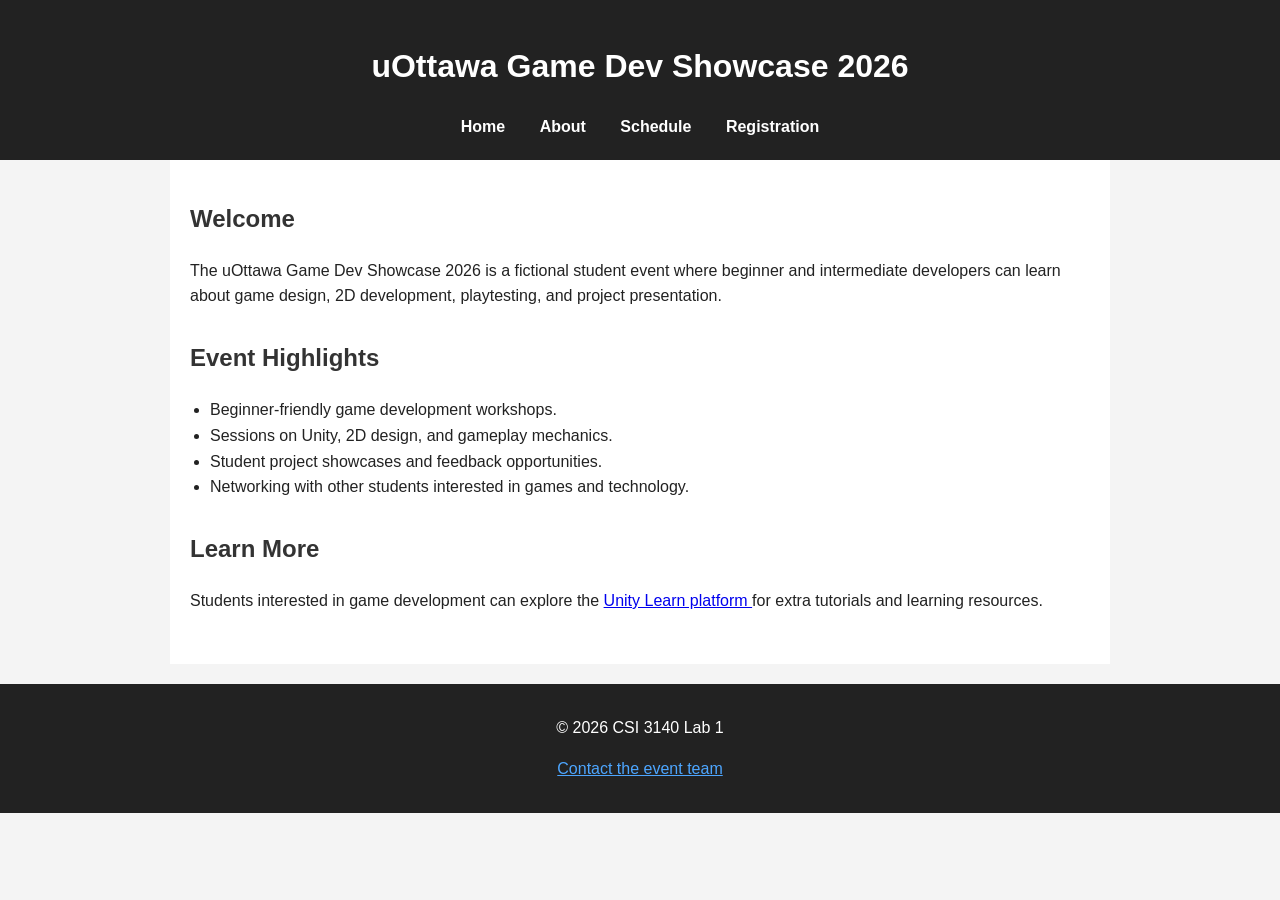
==== index.html @ 7da1fbe0 "init website" ====
<!DOCTYPE html>
<html lang="en">
<head>
  <meta charset="UTF-8">
  <meta name="viewport" content="width=device-width, initial-scale=1.0">
  <title>Home - uOttawa Game Dev Showcase 2026</title>
  <link rel="stylesheet" href="css/styles.css">
</head>

<body>
  <header>
    <h1>uOttawa Game Dev Showcase 2026</h1>

    <nav aria-label="Main navigation">
      <a href="index.html">Home</a>
      <a href="about.html">About</a>
      <a href="schedule.html">Schedule</a>
      <a href="registration.html">Registration</a>
    </nav>
  </header>

  <main>
    <section>
      <h2>Welcome</h2>
      <p>
        The uOttawa Game Dev Showcase 2026 is a fictional student event where beginner and intermediate
        developers can learn about game design, 2D development, playtesting, and project presentation.
      </p>
    </section>

    <section>
      <h2>Event Highlights</h2>
      <ul>
        <li>Beginner-friendly game development workshops.</li>
        <li>Sessions on Unity, 2D design, and gameplay mechanics.</li>
        <li>Student project showcases and feedback opportunities.</li>
        <li>Networking with other students interested in games and technology.</li>
      </ul>
    </section>

    <section>
      <h2>Learn More</h2>
      <p>
        Students interested in game development can explore the
        <a href="https://unity.com/learn" target="_blank" rel="noopener noreferrer">
          Unity Learn platform
        </a>
        for extra tutorials and learning resources.
      </p>
    </section>
  </main>

  <footer>
    <p>&copy; 2026 CSI 3140 Lab 1</p>
    <p><a href="mailto:gamedevshowcase@example.com">Contact the event team</a></p>
  </footer>
</body>
</html>
---- css/styles.css ----
/* ========== General Page Styles ========== */

body {
    font-family: Arial, sans-serif;
    margin: 0;
    background-color: #f4f4f4;
    color: #222;
    line-height: 1.6;
}

main {
    max-width: 900px;
    margin: auto;
    padding: 20px;
    background-color: white;
}

section {
    margin-bottom: 30px;
}


/* ========== Header and Navigation ========== */

header {
    background-color: #222;
    color: white;
    padding: 20px;
    text-align: center;
}

h1 {
    color: white;
}

h2 {
    color: #333;
}

nav {
    margin-top: 10px;
}

nav a {
    color: white;
    text-decoration: none;
    margin: 0 15px;
    font-weight: bold;
}

nav a:hover {
    text-decoration: underline;
}


/* ========== Lists and Images ========== */

ul,
ol {
    padding-left: 20px;
}

img {
    max-width: 100%;
    height: auto;
    display: block;
    margin-top: 15px;
    border-radius: 8px;
}


/* ========== Table Styles ========== */

table {
    width: 100%;
    border-collapse: collapse;
    margin-top: 15px;
}

caption {
    font-weight: bold;
    margin-bottom: 10px;
}

th,
td {
    border: 1px solid #ccc;
    padding: 10px;
    text-align: left;
}

thead {
    background-color: #eeeeee;
}


/* ========== Form Styles ========== */

form {
    max-width: 700px;
}

fieldset {
    margin-bottom: 20px;
    padding: 15px;
    border: 1px solid #ccc;
}

legend {
    font-weight: bold;
}

label {
    font-weight: bold;
}

input,
select,
textarea {
    width: 100%;
    padding: 8px;
    margin-top: 5px;
    margin-bottom: 15px;
    box-sizing: border-box;
}

/* Radio and checkbox alignment */

input[type="radio"],
input[type="checkbox"] {
    width: auto;
    margin-right: 8px;
    margin-bottom: 10px;
}

input[type="radio"] + label,
input[type="checkbox"] + label {
    display: inline;
    font-weight: normal;
}

input,
select,
textarea {
    width: 100%;
    padding: 8px;
    margin-top: 5px;
    box-sizing: border-box;
}

input[type="radio"],
input[type="checkbox"] {
    width: auto;
    margin-right: 5px;
}

button {
    padding: 10px 15px;
    font-weight: bold;
    cursor: pointer;
}


/* ========== Footer ========== */

footer {
    background-color: #222;
    color: white;
    text-align: center;
    padding: 15px;
    margin-top: 20px;
}

footer a {
    color: #4da6ff;
}
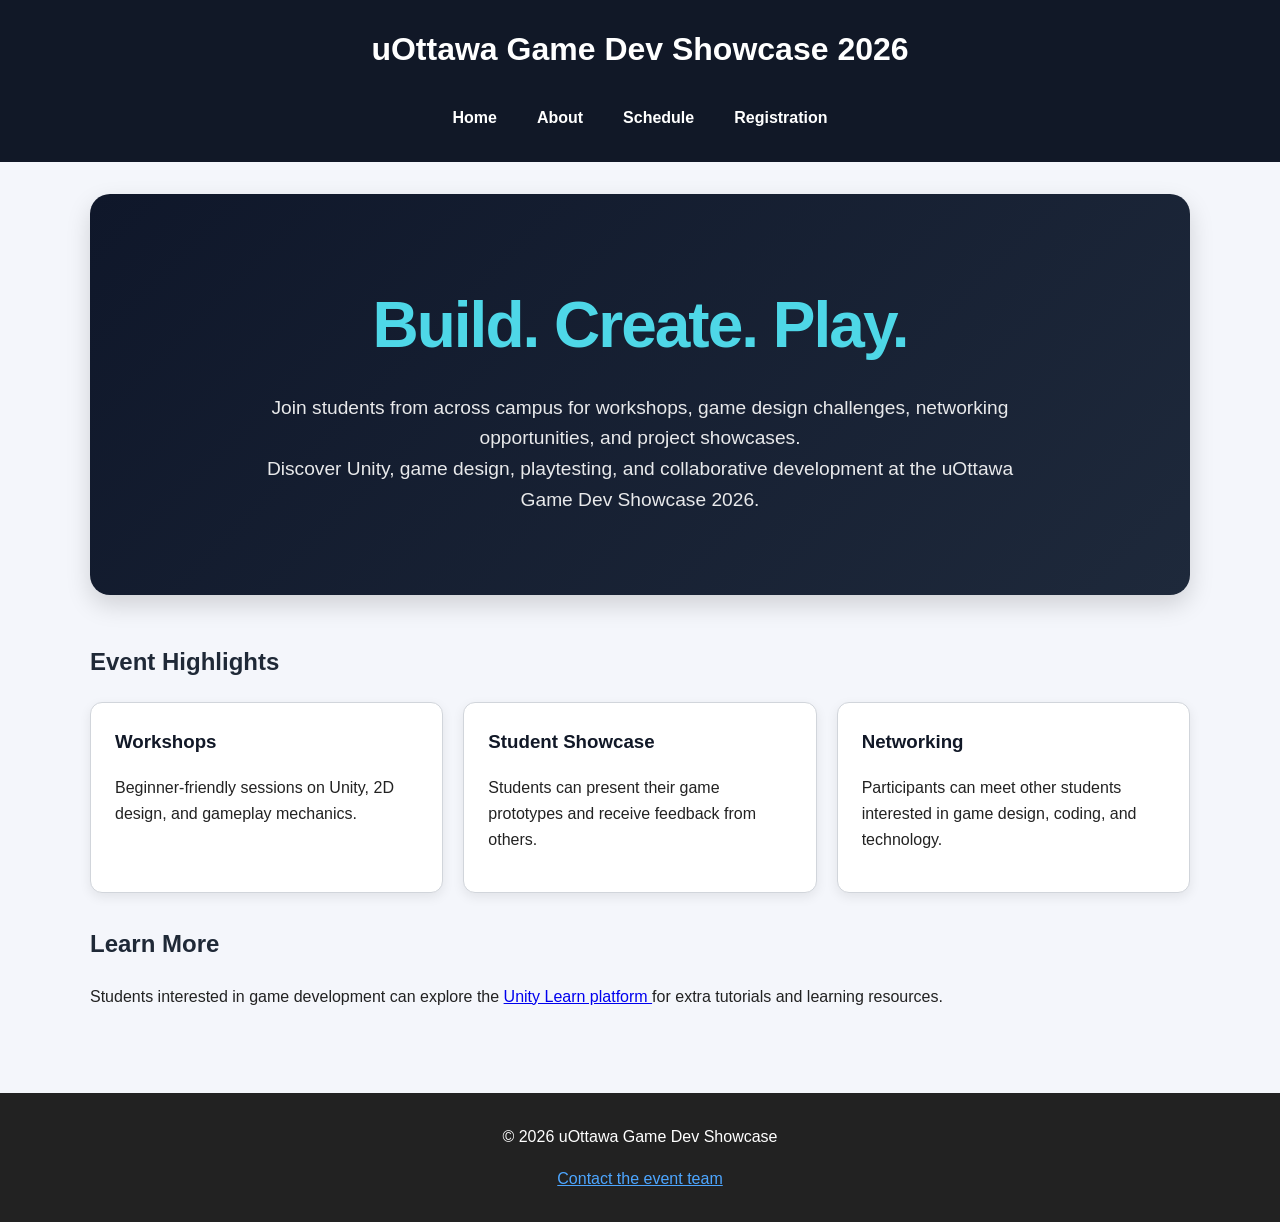
==== commit cc758150: "lab 2 finished" ====
--- a/index.html
+++ b/index.html
@@ -8,34 +8,53 @@
 </head>
 
 <body>
-  <header>
-    <h1>uOttawa Game Dev Showcase 2026</h1>
+  <header class="site-header">
+    <div class="container header-content">
+      <h1>uOttawa Game Dev Showcase 2026</h1>
 
-    <nav aria-label="Main navigation">
-      <a href="index.html">Home</a>
-      <a href="about.html">About</a>
-      <a href="schedule.html">Schedule</a>
-      <a href="registration.html">Registration</a>
-    </nav>
+      <nav class="main-nav" aria-label="Main navigation">
+        <a href="index.html">Home</a>
+        <a href="about.html">About</a>
+        <a href="schedule.html">Schedule</a>
+        <a href="registration.html">Registration</a>
+      </nav>
+    </div>
   </header>
 
-  <main>
-    <section>
-      <h2>Welcome</h2>
-      <p>
-        The uOttawa Game Dev Showcase 2026 is a fictional student event where beginner and intermediate
-        developers can learn about game design, 2D development, playtesting, and project presentation.
-      </p>
+  <main class="container">
+    <section class="hero">
+        <h2>Build. Create. Play.</h2>
+
+        <p>
+            Join students from across campus for workshops, game design challenges,
+            networking opportunities, and project showcases.
+        </p>
+
+        <p>
+            Discover Unity, game design, playtesting, and collaborative development
+            at the uOttawa Game Dev Showcase 2026.
+        </p>
     </section>
 
     <section>
       <h2>Event Highlights</h2>
-      <ul>
-        <li>Beginner-friendly game development workshops.</li>
-        <li>Sessions on Unity, 2D design, and gameplay mechanics.</li>
-        <li>Student project showcases and feedback opportunities.</li>
-        <li>Networking with other students interested in games and technology.</li>
-      </ul>
+
+      <div class="card-grid">
+        <article class="card">
+          <h3>Workshops</h3>
+          <p>Beginner-friendly sessions on Unity, 2D design, and gameplay mechanics.</p>
+        </article>
+
+        <article class="card">
+          <h3>Student Showcase</h3>
+          <p>Students can present their game prototypes and receive feedback from others.</p>
+        </article>
+
+        <article class="card">
+          <h3>Networking</h3>
+          <p>Participants can meet other students interested in game design, coding, and technology.</p>
+        </article>
+      </div>
     </section>
 
     <section>
@@ -51,7 +70,7 @@
   </main>
 
   <footer>
-    <p>&copy; 2026 CSI 3140 Lab 1</p>
+    <p>&copy; 2026 uOttawa Game Dev Showcase</p>
     <p><a href="mailto:gamedevshowcase@example.com">Contact the event team</a></p>
   </footer>
 </body>
--- a/css/styles.css
+++ b/css/styles.css
@@ -1,32 +1,33 @@
-/* ========== General Page Styles ========== */
+/* ========== Global Styles ========== */
+
+* {
+    box-sizing: border-box;
+}
 
 body {
-    font-family: Arial, sans-serif;
+    font-family: Arial, Helvetica, sans-serif;
     margin: 0;
-    background-color: #f4f4f4;
+    background-color: #f4f6fb;
     color: #222;
     line-height: 1.6;
 }
 
+.container {
+    width: min(100% - 2rem, 1100px);
+    margin: 0 auto;
+}
+
 main {
-    max-width: 900px;
-    margin: auto;
-    padding: 20px;
-    background-color: white;
+    padding: 2rem 0;
 }
 
 section {
-    margin-bottom: 30px;
-}
-
-
-/* ========== Header and Navigation ========== */
-
-header {
-    background-color: #222;
-    color: white;
-    padding: 20px;
-    text-align: center;
+    margin-bottom: 2rem;
+}
+
+h1,
+h2 {
+    margin-top: 0;
 }
 
 h1 {
@@ -34,25 +35,207 @@
 }
 
 h2 {
-    color: #333;
-}
-
-nav {
-    margin-top: 10px;
-}
-
-nav a {
+    color: #1f2937;
+}
+
+/* ========== Cards and Grid Layout ========== */
+
+.card-grid {
+    display: grid;
+    grid-template-columns: repeat(auto-fit, minmax(240px, 1fr));
+    gap: 1.25rem;
+}
+
+.card {
+    background-color: white;
+    padding: 1.5rem;
+    border: 1px solid #d1d5db;
+    border-radius: 12px;
+    box-shadow: 0 4px 12px rgba(0, 0, 0, 0.08);
+}
+
+.card h3 {
+    margin-top: 0;
+    color: #111827;
+}
+
+.card,
+.schedule-card {
+    transition: transform 0.2s ease, box-shadow 0.2s ease;
+}
+
+.card:hover,
+.schedule-card:hover {
+    transform: translateY(-4px);
+    box-shadow: 0 8px 18px rgba(0,0,0,0.12);
+}
+
+/* ========== Schedule Grid ========== */
+
+.schedule-grid {
+    display: grid;
+    grid-template-columns: repeat(auto-fit, minmax(220px, 1fr));
+    gap: 1rem;
+    margin: 1.5rem 0;
+}
+
+.schedule-card {
+    background-color: white;
+    padding: 1.25rem;
+    border-left: 5px solid #8f001a;
+    border-radius: 10px;
+    box-shadow: 0 4px 10px rgba(0, 0, 0, 0.08);
+}
+
+.schedule-card h3 {
+    margin-top: 0;
+    color: #8f001a;
+}
+
+/* ========== Feature Layout ========== */
+
+.feature-layout {
+    display: flex;
+    align-items: center;
+    gap: 2rem;
+    background-color: white;
+    padding: 1.5rem;
+    border: 1px solid #d1d5db;
+    border-radius: 12px;
+    box-shadow: 0 4px 12px rgba(0, 0, 0, 0.08);
+}
+
+.feature-layout img {
+    width: 45%;
+    max-width: 420px;
+    height: 280px;
+    object-fit: cover;
+    border-radius: 10px;
+}
+
+.feature-layout div {
+    flex: 1;
+}
+
+/* ========== Registration Form ========== */
+
+form {
+    max-width: 800px;
+    margin: 0 auto;
+}
+
+fieldset {
+    background-color: white;
+    border: 1px solid #d1d5db;
+    border-radius: 12px;
+    padding: 1.5rem;
+    margin-bottom: 1.5rem;
+    box-shadow: 0 4px 12px rgba(0, 0, 0, 0.08);
+}
+
+legend {
+    font-weight: bold;
+    color: #8f001a;
+    padding: 0 0.5rem;
+}
+
+input,
+select,
+textarea {
+    width: 100%;
+    padding: 0.75rem;
+    border: 1px solid #cbd5e1;
+    border-radius: 8px;
+    font-size: 1rem;
+}
+
+button {
+    background-color: #8f001a;
+    color: white;
+    border: none;
+    border-radius: 8px;
+    padding: 0.75rem 1.5rem;
+    font-size: 1rem;
+    font-weight: bold;
+}
+
+button:hover {
+    background-color: #6f0015;
+}
+
+/* ========== Responsive Design ========== */
+
+@media (max-width: 768px) {
+
+    .feature-layout {
+        flex-direction: column;
+        text-align: center;
+    }
+
+    .feature-layout img {
+        width: 100%;
+        max-width: 100%;
+        height: auto;
+    }
+
+    .main-nav {
+        flex-direction: column;
+    }
+
+    .card-grid {
+        grid-template-columns: 1fr;
+    }
+
+    main {
+        padding: 1rem;
+    }
+}
+
+/* ========== Accessibility Focus Styles ========== */
+
+a:focus,
+button:focus,
+input:focus,
+select:focus,
+textarea:focus {
+    outline: 3px solid #8f001a;
+    outline-offset: 2px;
+}
+
+/* ========== Header and Navigation ========== */
+
+.site-header {
+    background-color: #111827;
+    color: white;
+    padding: 1.5rem 0;
+}
+
+.header-content {
+    text-align: center;
+}
+
+.main-nav {
+    display: flex;
+    justify-content: center;
+    align-items: center;
+    gap: 1rem;
+    flex-wrap: wrap;
+    margin-top: 1rem;
+}
+
+.main-nav a {
     color: white;
     text-decoration: none;
-    margin: 0 15px;
-    font-weight: bold;
-}
-
-nav a:hover {
-    text-decoration: underline;
-}
-
-
+    font-weight: bold;
+    padding: 0.5rem 0.75rem;
+    border-radius: 6px;
+}
+
+.main-nav a:hover,
+.main-nav a:focus {
+    background-color: #374151;
+    outline: none;
+}
 /* ========== Lists and Images ========== */
 
 ul,
@@ -91,6 +274,36 @@
 
 thead {
     background-color: #eeeeee;
+}
+
+/* ========== Hero Section ========== */
+
+.hero {
+    text-align: center;
+    padding: 5rem 2rem;
+    background: linear-gradient(
+        135deg,
+        #0f172a,
+        #1e293b
+    );
+    color: rgb(255, 255, 255);
+    border-radius: 20px;
+    margin-bottom: 3rem;
+    box-shadow: 0 10px 25px rgba(0,0,0,0.15);
+}
+
+.hero h2 {
+    color: rgb(78, 215, 231);
+    font-size: 4rem;
+    margin-bottom: 1rem;
+    letter-spacing: -2px;
+}
+
+.hero p {
+    max-width: 800px;
+    margin: 0 auto;
+    font-size: 1.2rem;
+    opacity: 0.9;
 }
 
 
@@ -124,6 +337,36 @@
     box-sizing: border-box;
 }
 
+.form-section-title {
+    font-weight: bold;
+    margin-top: 1rem;
+    margin-bottom: 0.5rem;
+}
+
+.option-row {
+    display: flex;
+    flex-wrap: wrap;
+    gap: 1rem;
+    margin-bottom: 1.5rem;
+}
+
+.option-row label {
+    display: flex;
+    align-items: center;
+    gap: 0.4rem;
+    font-weight: normal;
+}
+
+.option-row input {
+    width: auto;
+    margin: 0;
+}
+
+.textarea-label {
+    display: block;
+    margin-bottom: 0.5rem;
+}
+
 /* Radio and checkbox alignment */
 
 input[type="radio"],
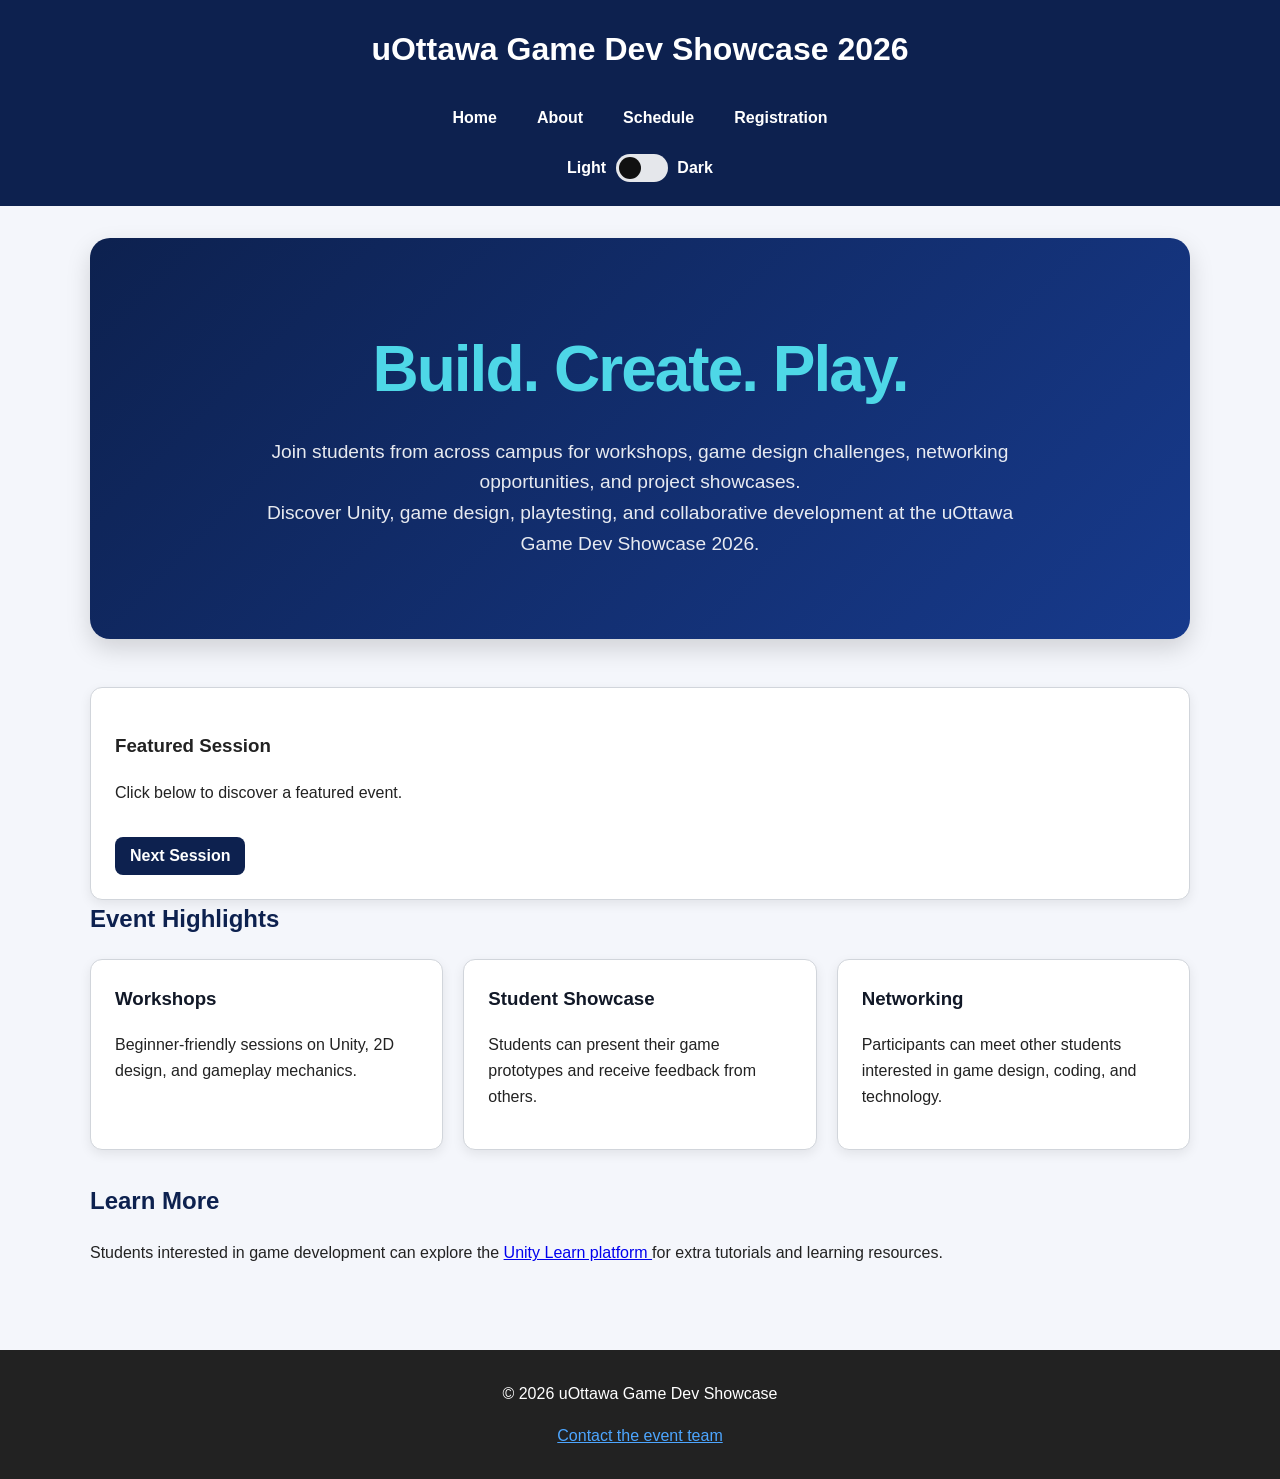
==== commit 29a46bd0: "lab 3 done" ====
--- a/index.html
+++ b/index.html
@@ -5,6 +5,7 @@
   <meta name="viewport" content="width=device-width, initial-scale=1.0">
   <title>Home - uOttawa Game Dev Showcase 2026</title>
   <link rel="stylesheet" href="css/styles.css">
+  <script src="js/script.js" defer></script>
 </head>
 
 <body>
@@ -18,6 +19,14 @@
         <a href="schedule.html">Schedule</a>
         <a href="registration.html">Registration</a>
       </nav>
+
+      <label class="theme-switch">
+          <span>Light</span>
+          <input type="checkbox" id="theme-toggle">
+          <span class="slider"></span>
+          <span>Dark</span>
+      </label>
+      
     </div>
   </header>
 
@@ -35,6 +44,18 @@
             at the uOttawa Game Dev Showcase 2026.
         </p>
     </section>
+
+    <div class="announcement-box">
+        <h3>Featured Session</h3>
+
+        <p id="announcement-text">
+            Click below to discover a featured event.
+        </p>
+
+        <button id="announcement-button">
+            Next Session
+        </button>
+    </div>
 
     <section>
       <h2>Event Highlights</h2>
--- a/css/styles.css
+++ b/css/styles.css
@@ -2,6 +2,11 @@
 
 * {
     box-sizing: border-box;
+}
+
+:root {
+    --primary-color: #0d214f;
+    --primary-hover: #173a8c;
 }
 
 body {
@@ -35,7 +40,7 @@
 }
 
 h2 {
-    color: #1f2937;
+    color: var(--primary-color);
 }
 
 /* ========== Cards and Grid Layout ========== */
@@ -82,14 +87,14 @@
 .schedule-card {
     background-color: white;
     padding: 1.25rem;
-    border-left: 5px solid #8f001a;
+    border-left: 5px solid var(--primary-color);
     border-radius: 10px;
     box-shadow: 0 4px 10px rgba(0, 0, 0, 0.08);
 }
 
 .schedule-card h3 {
     margin-top: 0;
-    color: #8f001a;
+    color: var(--primary-color);
 }
 
 /* ========== Feature Layout ========== */
@@ -119,48 +124,25 @@
 
 /* ========== Registration Form ========== */
 
-form {
-    max-width: 800px;
-    margin: 0 auto;
-}
-
-fieldset {
-    background-color: white;
-    border: 1px solid #d1d5db;
-    border-radius: 12px;
-    padding: 1.5rem;
-    margin-bottom: 1.5rem;
-    box-shadow: 0 4px 12px rgba(0, 0, 0, 0.08);
-}
-
 legend {
     font-weight: bold;
-    color: #8f001a;
+    color: var(--primary-color);
     padding: 0 0.5rem;
 }
 
-input,
-select,
-textarea {
-    width: 100%;
-    padding: 0.75rem;
-    border: 1px solid #cbd5e1;
-    border-radius: 8px;
-    font-size: 1rem;
-}
-
 button {
-    background-color: #8f001a;
+    background-color: var(--primary-color);
     color: white;
     border: none;
     border-radius: 8px;
-    padding: 0.75rem 1.5rem;
+    padding: 10px 15px;
     font-size: 1rem;
     font-weight: bold;
+    cursor: pointer;
 }
 
 button:hover {
-    background-color: #6f0015;
+    background-color: var(--primary-hover);
 }
 
 /* ========== Responsive Design ========== */
@@ -198,14 +180,14 @@
 input:focus,
 select:focus,
 textarea:focus {
-    outline: 3px solid #8f001a;
+    outline: 3px solid var(--primary-color);
     outline-offset: 2px;
 }
 
 /* ========== Header and Navigation ========== */
 
 .site-header {
-    background-color: #111827;
+    background-color: var(--primary-color);
     color: white;
     padding: 1.5rem 0;
 }
@@ -233,7 +215,7 @@
 
 .main-nav a:hover,
 .main-nav a:focus {
-    background-color: #374151;
+    background-color: var(--primary-hover);
     outline: none;
 }
 /* ========== Lists and Images ========== */
@@ -283,8 +265,8 @@
     padding: 5rem 2rem;
     background: linear-gradient(
         135deg,
-        #0f172a,
-        #1e293b
+        var(--primary-color),
+        var(--primary-hover)
     );
     color: rgb(255, 255, 255);
     border-radius: 20px;
@@ -311,16 +293,16 @@
 
 form {
     max-width: 700px;
+    margin: 0 auto;
 }
 
 fieldset {
     margin-bottom: 20px;
     padding: 15px;
     border: 1px solid #ccc;
-}
-
-legend {
-    font-weight: bold;
+    background-color: white;
+    border-radius: 12px;
+    box-shadow: 0 4px 12px rgba(0, 0, 0, 0.08);
 }
 
 label {
@@ -335,6 +317,9 @@
     margin-top: 5px;
     margin-bottom: 15px;
     box-sizing: border-box;
+    border: 1px solid #cbd5e1;
+    border-radius: 8px;
+    font-size: 1rem;
 }
 
 .form-section-title {
@@ -372,7 +357,7 @@
 input[type="radio"],
 input[type="checkbox"] {
     width: auto;
-    margin-right: 8px;
+    margin-right: 5px;
     margin-bottom: 10px;
 }
 
@@ -380,27 +365,6 @@
 input[type="checkbox"] + label {
     display: inline;
     font-weight: normal;
-}
-
-input,
-select,
-textarea {
-    width: 100%;
-    padding: 8px;
-    margin-top: 5px;
-    box-sizing: border-box;
-}
-
-input[type="radio"],
-input[type="checkbox"] {
-    width: auto;
-    margin-right: 5px;
-}
-
-button {
-    padding: 10px 15px;
-    font-weight: bold;
-    cursor: pointer;
 }
 
 
@@ -416,4 +380,249 @@
 
 footer a {
     color: #4da6ff;
+}
+
+/* ========== Annoucment Button ========== */
+
+.announcement-box {
+    background: white;
+    padding: 1.5rem;
+    margin-top: 2rem;
+    border-radius: 12px;
+    border: 1px solid #d1d5db;
+    box-shadow: 0 4px 12px rgba(0,0,0,0.08);
+}
+
+.announcement-box button {
+    margin-top: 1rem;
+}
+
+
+
+/* ========== Theme Switch ========== */
+
+.theme-switch {
+    display: inline-flex;
+    align-items: center;
+    gap: 0.6rem;
+    margin-top: 1rem;
+    font-weight: bold;
+    color: white;
+}
+
+.theme-switch input {
+    display: none;
+}
+
+.slider {
+    position: relative;
+    width: 52px;
+    height: 28px;
+    background-color: #e5e7eb;
+    border-radius: 999px;
+    cursor: pointer;
+}
+
+.slider::before {
+    content: "";
+    position: absolute;
+    width: 22px;
+    height: 22px;
+    left: 3px;
+    top: 3px;
+    background-color: #111;
+    border-radius: 50%;
+    transition: none;
+}
+
+.theme-ready .slider::before {
+    transition: transform 0.2s ease;
+}
+
+.theme-switch input:checked + .slider {
+    background-color: #dc2626;
+}
+
+.theme-switch input:checked + .slider::before {
+    transform: translateX(24px);
+}
+
+/* ========== Dark Mode: Black / Red Theme ========== */
+
+.dark-mode legend {
+    color: #f87171;
+    font-weight: bold;
+}
+
+.dark-mode {
+    background-color: #0b0b0b;
+    color: #f5f5f5;
+}
+
+.dark-mode .site-header {
+    background-color: #111111;
+    border-bottom: 3px solid #dc2626;
+}
+
+.dark-mode .main-nav a:hover,
+.dark-mode .main-nav a:focus {
+    background-color: #dc2626;
+}
+
+.dark-mode .hero {
+    background: linear-gradient(135deg, #111111, #3b0a0a);
+    box-shadow: 0 10px 25px rgba(220, 38, 38, 0.25);
+}
+
+.dark-mode .hero h2,
+.dark-mode h2,
+.dark-mode h3 {
+    color: #f87171;
+}
+
+.dark-mode .card,
+.dark-mode .schedule-card,
+.dark-mode .feature-layout,
+.dark-mode .announcement-box,
+.dark-mode fieldset,
+.dark-mode table,
+.dark-mode th,
+.dark-mode td {
+    background-color: #181818;
+    color: #f5f5f5;
+    border-color: #3f3f46;
+}
+
+.dark-mode #announcement-text {
+    color: #f5f5f5;
+}
+
+.dark-mode .schedule-card {
+    border-left-color: #dc2626;
+}
+
+.dark-mode a {
+    color: #fca5a5;
+}
+
+.dark-mode button {
+    background-color: #dc2626;
+}
+
+.dark-mode button:hover {
+    background-color: #991b1b;
+}
+
+.dark-mode input,
+.dark-mode select,
+.dark-mode textarea {
+    background-color: #111111;
+    color: white;
+    border-color: #52525b;
+}
+
+.dark-mode footer {
+    background-color: #111111;
+    border-top: 3px solid #dc2626;
+}
+
+.recommendation-section {
+    background-color: white;
+    padding: 1.5rem;
+    border: 1px solid #d1d5db;
+    border-radius: 12px;
+    box-shadow: 0 4px 12px rgba(0,0,0,0.08);
+}
+
+.recommendation-buttons {
+    display: flex;
+    flex-wrap: wrap;
+    gap: 1rem;
+    margin: 1rem 0;
+}
+
+.recommendation-result {
+    margin-top: 1rem;
+    padding: 1rem;
+    border-left: 5px solid var(--primary-color);
+    background-color: #f4f6fb;
+    border-radius: 8px;
+}
+
+.dark-mode .recommendation-section,
+.dark-mode .recommendation-result {
+    background-color: #181818;
+    color: #f5f5f5;
+    border-color: #3f3f46;
+}
+
+.dark-mode .recommendation-result {
+    border-left-color: #dc2626;
+}
+
+/* Validation Error Message */
+.error-message {
+    display: block;
+    color: #b91c1c;
+    background-color: #fee2e2;
+    border-left: 5px solid #dc2626;
+    padding: 0.6rem 0.8rem;
+    margin-top: -0.5rem;
+    margin-bottom: 1rem;
+    border-radius: 6px;
+    font-weight: bold;
+}
+
+.error-message:empty {
+    display: none;
+}
+
+.input-error {
+    border: 3px solid #dc2626;
+    background-color: #fff1f2;
+}
+
+.form-error-box {
+    background-color: #fee2e2;
+    color: #7f1d1d;
+    border: 2px solid #dc2626;
+    border-radius: 10px;
+    padding: 1rem;
+    margin-bottom: 1rem;
+    font-weight: bold;
+}
+
+.success-message {
+    color: #065f46;
+    background-color: #d1fae5;
+    border-left: 5px solid #10b981;
+    padding: 0.8rem;
+    border-radius: 6px;
+    font-weight: bold;
+}
+
+.success-message:empty {
+    display: none;
+}
+
+.dark-mode .error-message,
+.dark-mode .form-error-box {
+    background-color: #3b0a0a;
+    color: #fecaca;
+    border-color: #dc2626;
+}
+
+.dark-mode .input-error {
+    border-color: #dc2626;
+    background-color: #2a0a0a;
+}
+
+.dark-mode .success-message {
+    background-color: #052e16;
+    color: #bbf7d0;
+    border-color: #22c55e;
+}
+
+.form-error-box:empty {
+    display: none;
 }
